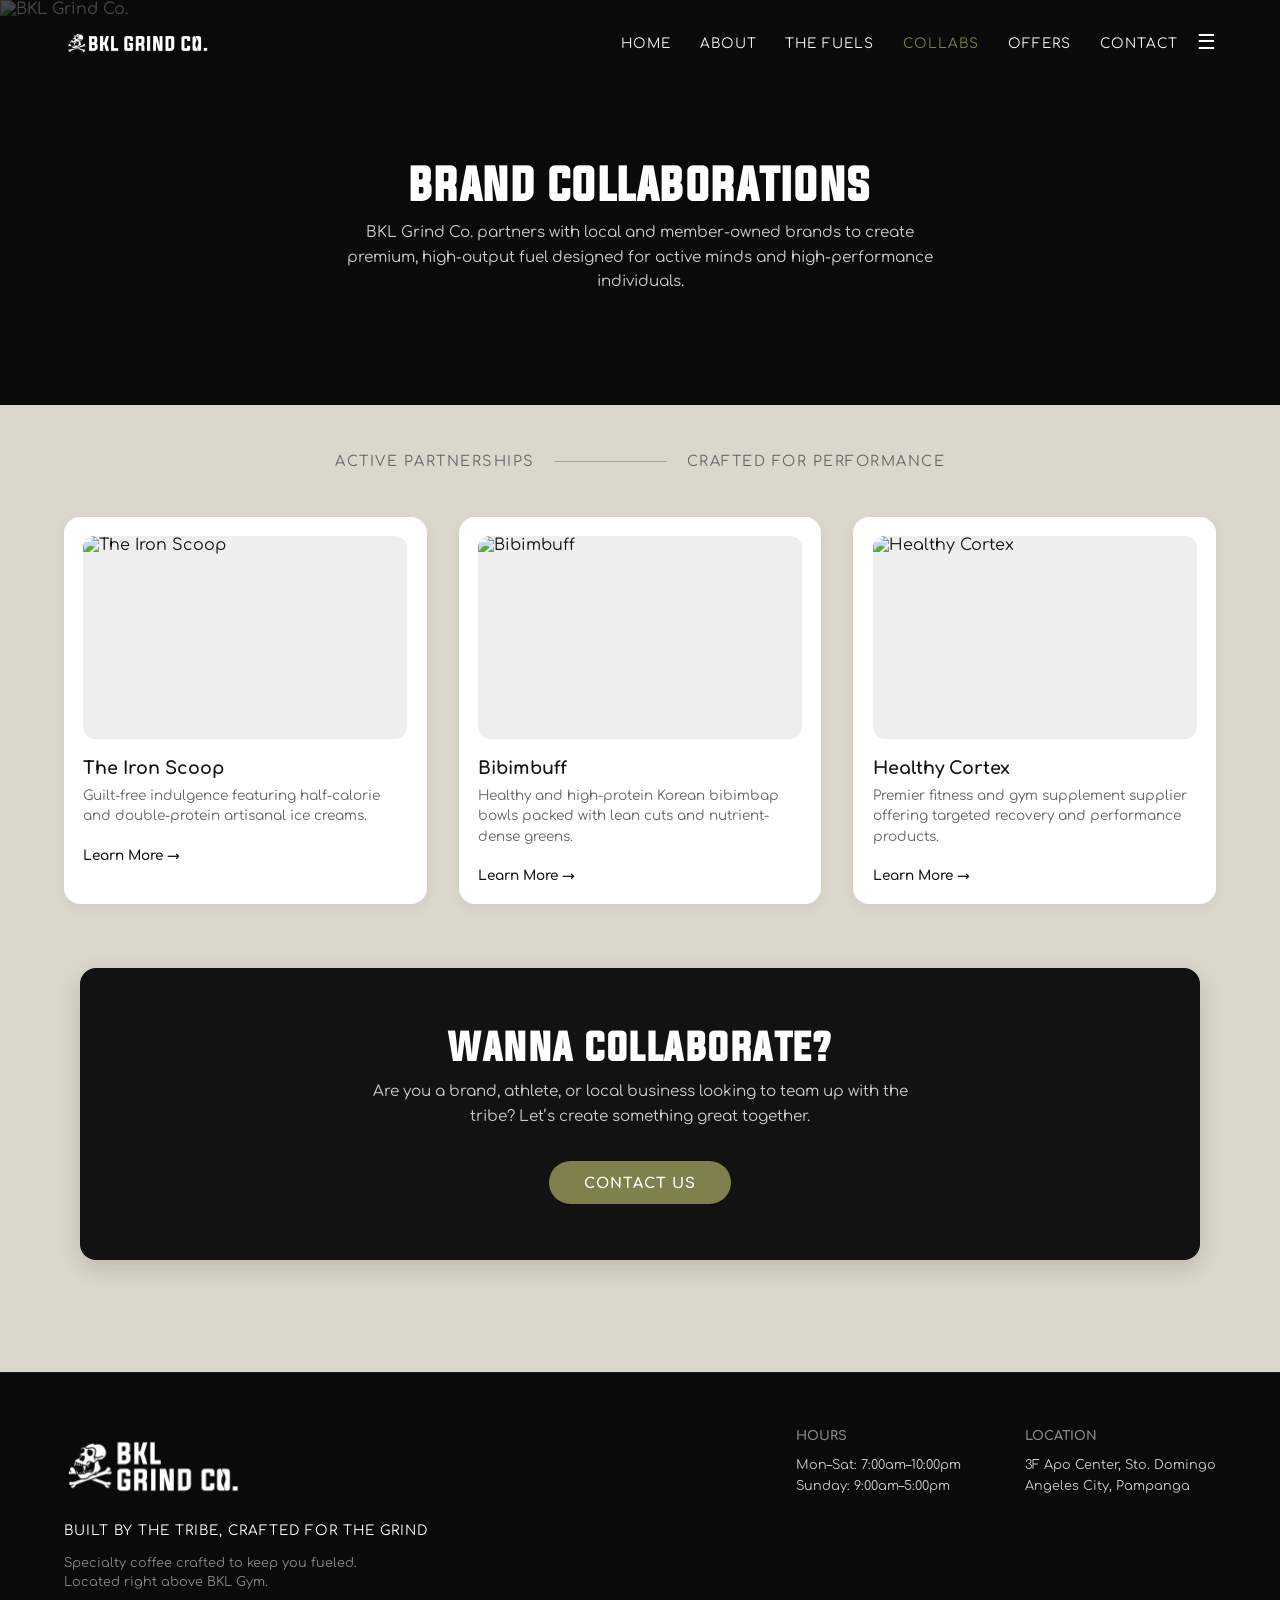
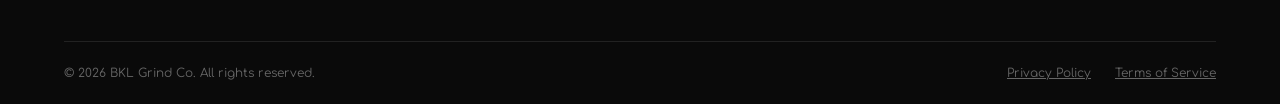
==== collab.html @ 86618d5e "Update Ordering System and Styling to advance-order.css" ====
<!DOCTYPE html>
<html lang="en">
<head>
  <meta charset="UTF-8">
  <meta name="viewport" content="width=device-width, initial-scale=1.0">
  <title>Collabs | BKL Grind Co.</title>
  <link rel="stylesheet" href="css/grind/base.css">
  <link rel="stylesheet" href="css/grind/header.css">
  <link rel="stylesheet" href="css/grind/collab.css">
  <link rel="stylesheet" href="css/grind/footer.css">
  <link rel="preconnect" href="https://fonts.googleapis.com">
  <link rel="preconnect" href="https://fonts.gstatic.com" crossorigin>
  <link href="https://fonts.googleapis.com/css2?family=Comfortaa:wght@300..700&family=Oswald:wght@700&display=swap" rel="stylesheet">
</head>
<body>

  <!-- SUB-PAGE HERO HEADER -->
  <header class="header-nav">
    <div class="hero-image">
      <img src="assets/images/Collab.png" alt="BKL Grind Co." class="hero-img">
    </div>

    <nav>
      <a href="home.html" class="nav-logo-link">
        <img src="assets/images/grind-logo-hori-white.png" alt="BKL Grind Co." class="nav-brand-logo">
      </a>

      <div class="nav-links-wrapper">
        <ul>
          <li><a href="home.html">HOME</a></li>
          <li><a href="about.html">ABOUT</a></li>
          <li><a href="menu.html">THE FUELS</a></li>
          <li><a href="collab.html" class="active">COLLABS</a></li>
          <li><a href="offers-membership.html">OFFERS</a></li>
          <li><a href="contact.html">CONTACT</a></li>
        </ul>
        <div class="hamburger-menu">&#9776;</div>
      </div>
    </nav>

    <div class="hero-text">
      <h1>BRAND COLLABORATIONS</h1>
      <p>BKL Grind Co. partners with local and member-owned brands to create premium, high-output fuel designed for active minds and high-performance individuals.</p>
    </div>
  </header>

  <!-- CREAM FEATURE SECTION -->
  <main class="cream-section">
    <div class="landing-motto motto-cream">
      <span class="motto-text">ACTIVE PARTNERSHIPS</span>
      <span class="motto-line"></span>
      <span class="motto-text">CRAFTED FOR PERFORMANCE</span>
    </div>

    <section class="collab-section">
      <div class="collab-grid">

        <!-- CARD 1: THE IRON SCOOP -->
        <div class="collab-card">
          <div class="collab-img-wrapper">
            <img src="assets/images/iron-scoop.jpg" alt="The Iron Scoop">
          </div>
          <div class="collab-content">
            <h3>The Iron Scoop</h3>
            <p>Guilt-free indulgence featuring half-calorie and double-protein artisanal ice creams.</p>
            <a href="https://www.instagram.com/theironscoopph/" class="learn-more">Learn More &rarr;</a>
          </div>
        </div>

        <!-- CARD 2: BIBIMBUFF -->
        <div class="collab-card">
          <div class="collab-img-wrapper">
            <img src="assets/images/bibimbuff.jpg" alt="Bibimbuff">
          </div>
          <div class="collab-content">
            <h3>Bibimbuff</h3>
            <p>Healthy and high-protein Korean bibimbap bowls packed with lean cuts and nutrient-dense greens.</p>
            <a href="https://www.instagram.com/bibim.buff/" class="learn-more">Learn More &rarr;</a>
          </div>
        </div>

        <!-- CARD 3: HEALTHY CORTEX -->
        <div class="collab-card">
          <div class="collab-img-wrapper">
            <img src="assets/images/healthy-cortex.jpg" alt="Healthy Cortex">
          </div>
          <div class="collab-content">
            <h3>Healthy Cortex</h3>
            <p>Premier fitness and gym supplement supplier offering targeted recovery and performance products.</p>
            <a href="https://www.instagram.com/healthycortex/" class="learn-more">Learn More &rarr;</a>
          </div>
        </div>

      </div>
    </section>

    <!-- WANNA COLLABORATE CTA BANNER -->
    <section class="collab-cta-section">
      <div class="collab-cta-card">
        <h2>WANNA COLLABORATE?</h2>
        <p>Are you a brand, athlete, or local business looking to team up with the tribe? Let’s create something great together.</p>
        <a href="contact.html" class="cta-btn">Contact Us</a>
      </div>
    </section>
  </main>

  <!-- DARK FOOTER -->
  <footer class="site-footer">
    <div class="footer-container">
      <div class="footer-brand">
        <img src="assets/images/Grind-logo-white-n3.png" alt="BKL Grind Co." class="footer-logo-img">
        <p class="footer-tagline">BUILT BY THE TRIBE, CRAFTED FOR THE GRIND</p>
        <p class="footer-subtext">Specialty coffee crafted to keep you fueled.<br>Located right above BKL Gym.</p>
      </div>

      <div class="footer-info">
        <div class="info-block">
          <h4>HOURS</h4>
          <p>Mon–Sat: 7:00am–10:00pm</p>
          <p>Sunday: 9:00am–5:00pm</p>
        </div>
        <div class="info-block">
          <h4>LOCATION</h4>
          <p>3F Apo Center, Sto. Domingo<br>Angeles City, Pampanga</p>
        </div>
      </div>
    </div>

    <div class="footer-bottom">
      <p>&copy; 2026 BKL Grind Co. All rights reserved.</p>
      <ul class="footer-links">
        <li><a href="#">Privacy Policy</a></li>
        <li><a href="#">Terms of Service</a></li>
      </ul>
    </div>
  </footer>

  <script src="js/nav-scroll.js"></script>

</body>
</html>
---- css/grind/base.css ----
@font-face {
    font-family: 'Evogria';
    src: url('../../assets/fonts/Evogria.ttf') format('truetype');
    font-weight: normal;
    font-style: normal;
    font-display: swap;
}

:root {
    --font-heading: 'Evogria', sans-serif;
    --font-body: 'Comfortaa', cursive, sans-serif;
    --bg-dark: #0a0a0a;
    --bg-cream: #dcd7cc;
    --text-olive: #7F804B;
    --text-dark: #121212;
    --text-light: #f5f5f5;
    --text-muted: #888888;
}

*,
*::before,
*::after {
    margin: 0;
    padding: 0;
    box-sizing: border-box;
}

html, body {
    width: 100%;
    margin: 0;
    padding: 0;
    overflow-x: hidden;
}

body {
    font-family: var(--font-body);
    margin: 0;
    padding: 0;
    background-color: var(--bg-dark);
    color: var(--text-light);
}

h1, h2, .brand-heading {
    font-family: var(--font-heading);
    text-transform: uppercase;
    letter-spacing: 1.5px;
}

p, span, a, .body-text {
    font-family: var(--font-body);
}

.cream-section {
    background-color: var(--bg-cream, #DCD7CC);
    padding: 3rem 5% 5rem;
    color: #121212;
}

.landing-motto {
    display: flex;
    align-items: center;
    justify-content: center;
    width: 90%;
    max-width: 650px;
    margin: 0 auto 2.5rem;
}

.motto-line {
    flex: 1;
    height: 1px;
    background-color: rgba(0, 0, 0, 0.25);
}

.motto-text {
    color: #666666;
    font-size: 0.9rem;
    text-transform: uppercase;
    letter-spacing: 1.5px;
    padding: 0 1.25rem;
    white-space: nowrap;
}

.section-title-dark {
    font-family: var(--font-heading);
    font-size: 2.2rem;
    color: #121212;
    text-align: center;
    margin-bottom: 3rem;
    letter-spacing: 1px;
}
---- css/grind/header.css ----
.header-nav {
    position: sticky;
    width: 100%;
    min-height: 80vh;
    display: flex;
    flex-direction: column;
    justify-content: space-between;
    padding: 1.5rem 5%;
    box-sizing: border-box;
    overflow: hidden;
}

.header-nav .hero-image {
    position: absolute;
    top: 0;
    left: 0;
    width: 100%;
    height: 100%;
    z-index: 0;
}

.header-nav .hero-image .hero-img {
    width: 100%;
    height: 100%;
    object-fit: cover;
    object-position: center;
    filter: brightness(0.35);
}

.header-nav nav,
.header-nav .hero-text,
.header-nav .banner {
    position: relative;
    z-index: 2;
}

.header-nav {
    position: relative;
    width: 100%;
    min-height: 45vh; /* Shorter height for inner sub-pages */
    display: flex;
    flex-direction: column;
    justify-content: space-between;
    padding: 0 5%;
    box-sizing: border-box;
    overflow: hidden;
}

.header-nav .hero-image {
    position: absolute;
    top: 0;
    left: 0;
    width: 100%;
    height: 100%;
    z-index: 0;
}

.header-nav .hero-image .hero-img {
    width: 100%;
    height: 100%;
    object-fit: cover;
    object-position: center;
    filter: brightness(0.30);
}

/* Universal Sticky Header Bar */
.header-nav nav {
    position: fixed;
    top: 0;
    left: 0;
    width: 100%;
    z-index: 100;
    display: flex;
    align-items: center;
    justify-content: space-between;
    padding: 1.5rem 5%;
    background-color: transparent;
    transition: background-color 0.3s ease, padding 0.3s ease;
}

.header-nav nav.scrolled {
    background-color: #0a0a0a;
    box-shadow: 0 4px 15px rgba(0,0,0,0.5);
    padding: 0.9rem 5%;
}

.nav-logo-link {
    display: flex;
    align-items: center;
    text-decoration: none;
}

.header-nav .nav-brand-logo {
    height: 38px;
    width: auto;
    object-fit: contain;
    filter: brightness(0) invert(1);
}

.nav-links-wrapper {
    display: flex;
    align-items: center;
    gap: 1.2rem;
    margin-left: auto;
}

.header-nav nav ul {
    display: flex;
    list-style: none;
    gap: 1.8rem;
    align-items: center;
    margin: 0 !important;
    padding: 0 !important;
}

.header-nav nav ul li a {
    color: #f5f5f5;
    text-decoration: none;
    font-family: var(--font-body);
    font-size: 0.85rem;
    font-weight: 400;
    letter-spacing: 1px;
    position: relative;
    padding-bottom: 3px;
    transition: color 0.3s ease;
}

.header-nav nav ul li a.active {
    color: #7F804B !important;
}

.header-nav nav ul li a:hover {
    color: #7F804B;
}

.hamburger-menu {
    color: #ffffff;
    font-size: 1.3rem;
    cursor: pointer;
    line-height: 1;
    margin: 0 !important;
    padding: 0 !important;
}

/* Inner Page Standard Hero Layout (Centered banner style) */
.header-nav .hero-text {
    position: relative;
    z-index: 2;
    text-align: center;
    max-width: 800px;
    margin: auto;
    padding: 6rem 1rem 3rem;
    width: 100%;
}

.header-nav .hero-text h1 {
    font-family: var(--font-heading);
    font-size: 2.5rem;
    font-weight: 800;
    color: #ffffff;
    letter-spacing: 1.5px;
    margin-bottom: 0.8rem;
    text-transform: uppercase;
}

.header-nav .hero-text p {
    font-size: 0.95rem;
    color: #cccccc;
    line-height: 1.6;
    max-width: 600px;
    margin: 0 auto;
}
---- css/grind/collab.css ----
.collab-cta-section {
    max-width: 1200px;
    margin: 4rem auto 2rem;
    padding: 0 1rem;
}

.collab-cta-card {
    background-color: #121212;
    color: #ffffff;
    border-radius: 16px;
    padding: 3.5rem 2rem;
    text-align: center;
    box-shadow: 0 8px 25px rgba(0, 0, 0, 0.15);
}

.collab-cta-card h2 {
    font-family: var(--font-heading);
    font-size: 2.2rem;
    font-weight: 800;
    letter-spacing: 1.5px;
    margin-bottom: 0.8rem;
    text-transform: uppercase;
}

.collab-cta-card p {
    font-family: var(--font-body);
    font-size: 0.95rem;
    color: #cccccc;
    max-width: 580px;
    margin: 0 auto 2rem;
    line-height: 1.6;
}

.collab-cta-card .cta-btn {
    display: inline-block;
    background-color: #7F804B;
    color: #ffffff;
    padding: 0.85rem 2.2rem;
    border-radius: 30px;
    font-family: var(--font-body);
    font-size: 0.9rem;
    font-weight: 700;
    text-decoration: none;
    letter-spacing: 1px;
    text-transform: uppercase;
    transition: background-color 0.3s ease, transform 0.2s ease;
}

.collab-cta-card .cta-btn:hover {
    background-color: #696a3e;
    transform: translateY(-2px);
}

.collab-grid {
    display: grid;
    grid-template-columns: repeat(3, 1fr);
    gap: 2rem;
    max-width: 1200px;
    margin: 3rem auto 0;
}

.collab-card {
    background-color: #ffffff;
    border-radius: 16px;
    overflow: hidden;
    padding: 1.2rem;
    box-shadow: 0 4px 15px rgba(0, 0, 0, 0.05);
    display: flex;
    flex-direction: column;
}

.collab-img-wrapper {
    width: 100%;
    aspect-ratio: 16 / 10;
    border-radius: 12px;
    overflow: hidden;
    margin-bottom: 1.2rem;
    background-color: #eee;
}

.collab-img-wrapper img {
    width: 100%;
    height: 100%;
    object-fit: cover;
    display: block;
}

.collab-content h3 {
    font-family: var(--font-body);
    font-size: 1.1rem;
    font-weight: 700;
    color: #121212;
    margin-bottom: 0.5rem;
}

.collab-content p {
    font-family: var(--font-body);
    font-size: 0.85rem;
    color: #666666;
    line-height: 1.5;
    margin-bottom: 1.2rem;
}

.collab-content .learn-more {
    font-size: 0.85rem;
    font-weight: 600;
    color: #121212;
    text-decoration: none;
    transition: opacity 0.2s ease;
}

.collab-content .learn-more:hover {
    opacity: 0.7;
}

@media (max-width: 900px) {
    .collab-grid {
        grid-template-columns: 1fr;
    }
}
---- css/grind/footer.css ----
.site-footer {
    background-color: #0a0a0a;
    color: #ffffff;
    padding: 3.5rem 5% 1.5rem;
    border-top: 1px solid #1a1a1a;
}

.footer-container {
    max-width: 1200px;
    margin: 0 auto;
    display: flex;
    justify-content: space-between;
    align-items: flex-start;
    gap: 2rem;
    padding-bottom: 3rem;
    border-bottom: 1px solid #222222;
}

.footer-logo-img {
    height: 74px;
    width: auto;
    object-fit: contain;
    filter: brightness(0) invert(1);
    margin-bottom: 1rem;
}

.footer-tagline {
    font-family: var(--font-body);
    font-size: 0.85rem;
    letter-spacing: 1px;
    margin-bottom: 1rem;
}

.footer-subtext {
    font-size: 0.8rem;
    color: #888888;
    line-height: 1.5;
}

.footer-info {
    display: flex;
    gap: 4rem;
}

.info-block h4 {
    font-size: 0.8rem;
    font-weight: 700;
    color: #888888;
    margin-bottom: 0.75rem;
}

.info-block p {
    font-size: 0.8rem;
    color: #cccccc;
    line-height: 1.6;
}

.footer-bottom {
    max-width: 1200px;
    margin: 1.5rem auto 0;
    display: flex;
    justify-content: space-between;
    align-items: center;
    font-size: 0.75rem;
    color: #666666;
}

.footer-links {
    display: flex;
    gap: 1.5rem;
    list-style: none;
}

.footer-links a {
    color: #666666;
    text-decoration: underline;
}
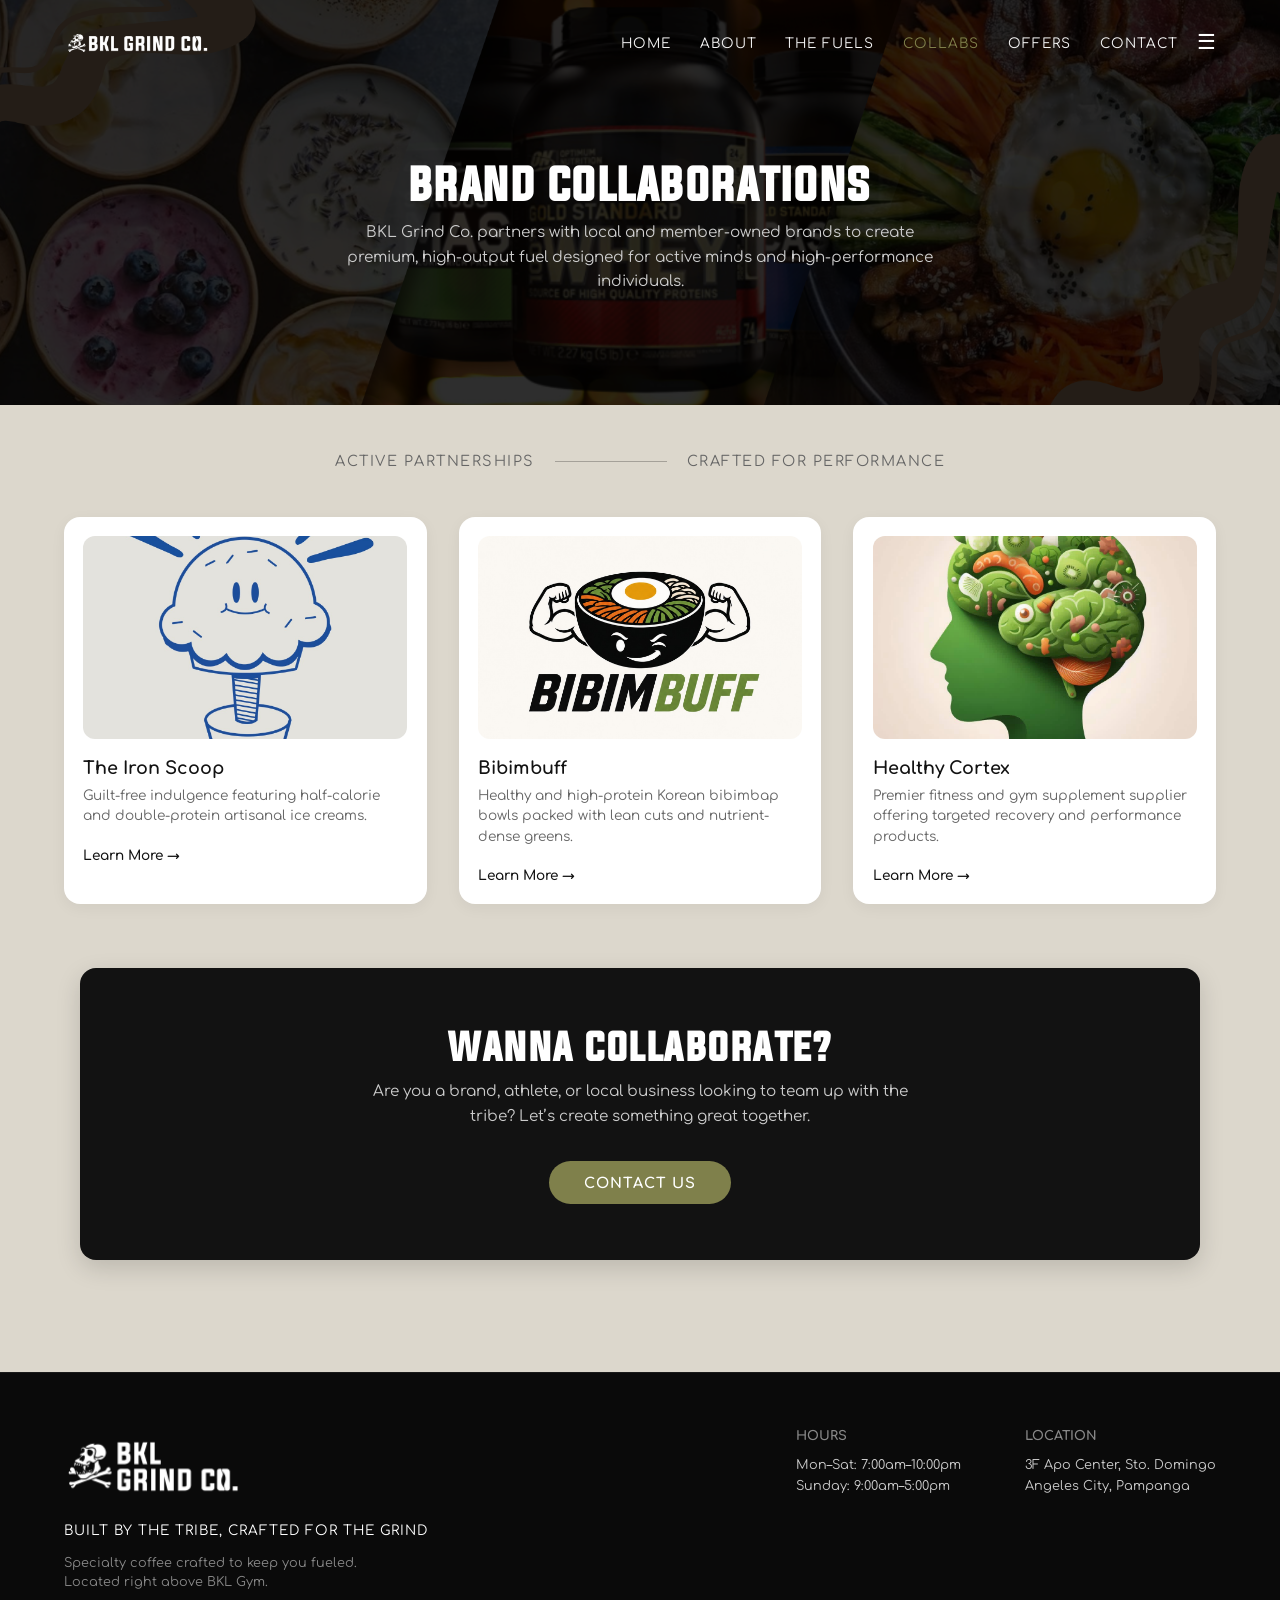
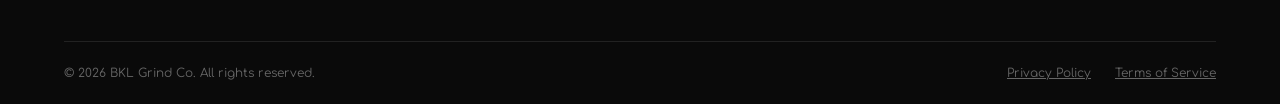
==== commit 6eb99fd3: "Update image sources for collaboration cards" ====
--- a/collab.html
+++ b/collab.html
@@ -17,7 +17,7 @@
   <!-- SUB-PAGE HERO HEADER -->
   <header class="header-nav">
     <div class="hero-image">
-      <img src="assets/images/Collab.png" alt="BKL Grind Co." class="hero-img">
+      <img src="assets/images/herobg/collab.png" alt="BKL Grind Co." class="hero-img">
     </div>
 
     <nav>
@@ -58,7 +58,7 @@
         <!-- CARD 1: THE IRON SCOOP -->
         <div class="collab-card">
           <div class="collab-img-wrapper">
-            <img src="assets/images/iron-scoop.jpg" alt="The Iron Scoop">
+            <img src="assets/images/Collab-logo/ironscoop-logo.jpg" alt="The Iron Scoop">
           </div>
           <div class="collab-content">
             <h3>The Iron Scoop</h3>
@@ -70,7 +70,7 @@
         <!-- CARD 2: BIBIMBUFF -->
         <div class="collab-card">
           <div class="collab-img-wrapper">
-            <img src="assets/images/bibimbuff.jpg" alt="Bibimbuff">
+            <img src="assets/images/Collab-logo/bibimbuff-logo.jpg" alt="Bibimbuff">
           </div>
           <div class="collab-content">
             <h3>Bibimbuff</h3>
@@ -82,7 +82,7 @@
         <!-- CARD 3: HEALTHY CORTEX -->
         <div class="collab-card">
           <div class="collab-img-wrapper">
-            <img src="assets/images/healthy-cortex.jpg" alt="Healthy Cortex">
+            <img src="assets/images/Collab-logo/healthy-cortex.jpg" alt="Healthy Cortex">
           </div>
           <div class="collab-content">
             <h3>Healthy Cortex</h3>
@@ -138,4 +138,4 @@
   <script src="js/nav-scroll.js"></script>
 
 </body>
-</html>+</html>
